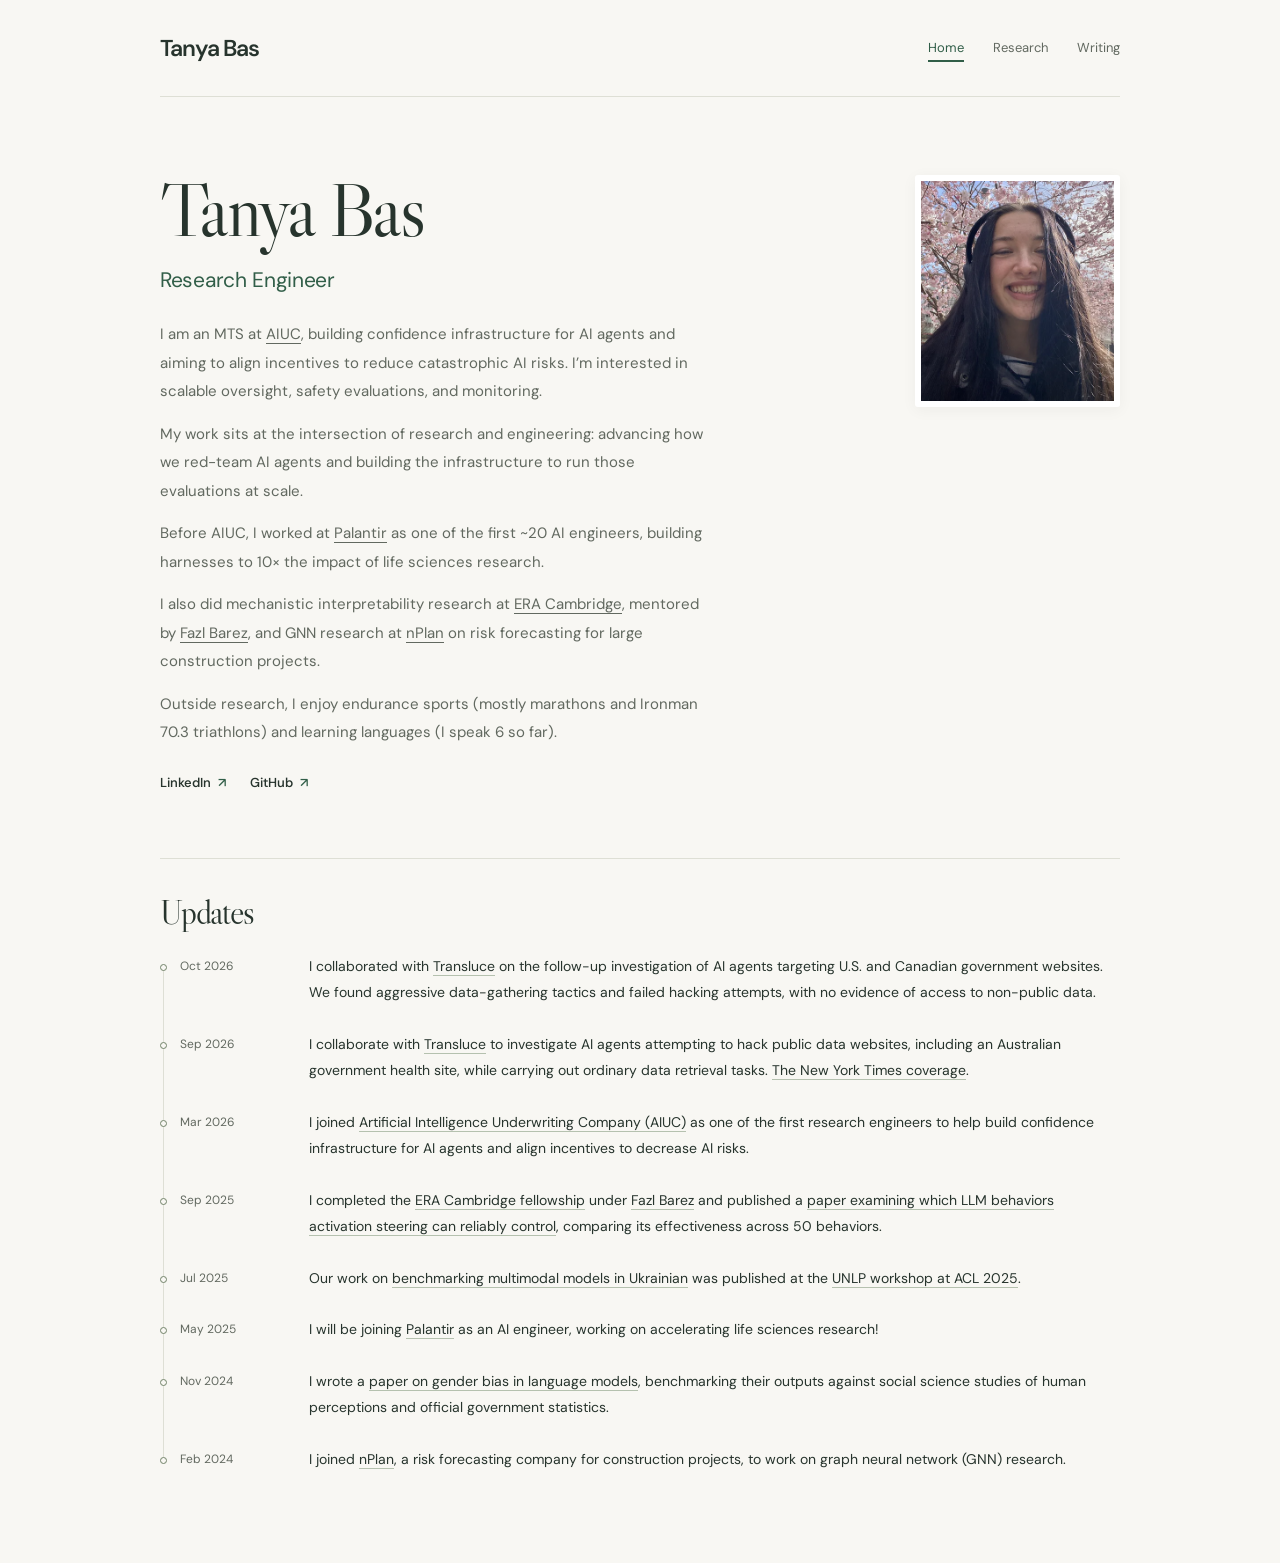
==== index.html @ 5b599789 "Use past tense for nPlan update" ====
<!doctype html>
<html lang="en">
<head>
  <meta charset="utf-8">
  <meta name="viewport" content="width=device-width, initial-scale=1">
  <title>Tanya Bas · Research Engineer</title>
  <meta name="description" content="Tanya Bas is a Research Engineer building confidence infrastructure for AI agents at AIUC, with interests in scalable oversight, safety evaluations, and monitoring.">
  <meta name="theme-color" content="#f8f7f3">
  <meta property="og:title" content="Tanya Bas · Research Engineer">
  <meta property="og:description" content="Tanya Bas is a Research Engineer building confidence infrastructure for AI agents at AIUC, with interests in scalable oversight, safety evaluations, and monitoring.">
  <meta property="og:type" content="website">
  <meta property="og:url" content="https://tanya-bas.github.io/">
  <link rel="canonical" href="https://tanya-bas.github.io/">
  <link rel="icon" href="assets/favicon.svg" type="image/svg+xml">
  <link rel="preconnect" href="https://fonts.googleapis.com">
  <link rel="preconnect" href="https://fonts.gstatic.com" crossorigin>
  <link href="https://fonts.googleapis.com/css2?family=DM+Sans:wght@400;450;500;550;600;650&family=Libre+Caslon+Display&display=swap" rel="stylesheet">
  <link rel="stylesheet" href="assets/style.css">
</head>
<body>
  <a class="skip-link" href="#main">Skip to content</a>
  <div class="site-shell">
    <header class="site-header">
      <a class="wordmark" href="./" aria-label="Tanya Bas, home">Tanya Bas</a>
      <nav aria-label="Main navigation">
          <a href="./" aria-current="page">Home</a>
          <a href="research/">Research</a>
          <a href="writing/">Writing</a>
      </nav>
    </header>
    <main id="main" tabindex="-1">
      <section class="home-intro" aria-labelledby="intro-title">
        <div class="intro-copy">
          <h1 id="intro-title">Tanya Bas</h1>
          <p class="role">Research Engineer</p>
          <div class="prose">
            <p>I am an MTS at <a href="https://aiuc.com/">AIUC</a>, building confidence infrastructure for AI agents and aiming to align incentives to reduce catastrophic AI risks. I’m interested in scalable oversight, safety evaluations, and monitoring.</p>
            <p>My work sits at the intersection of research and engineering: advancing how we red-team AI agents and building the infrastructure to run those evaluations at scale.</p>
            <p>Before AIUC, I worked at <a href="https://www.palantir.com/offerings/life-sciences/">Palantir</a> as one of the first ~20 AI engineers, building harnesses to 10× the impact of life sciences research.</p>
            <p>I also did mechanistic interpretability research at <a href="https://erafellowship.org/">ERA Cambridge</a>, mentored by <a href="https://www.ox.ac.uk/news/find-an-expert/dr-fazl-barez">Fazl Barez</a>, and GNN research at <a href="https://www.nplan.io/">nPlan</a> on risk forecasting for large construction projects.</p>
            <p>Outside research, I enjoy endurance sports (mostly marathons and Ironman 70.3 triathlons) and learning languages (I speak 6 so far).</p>
          </div>
          <div class="profile-links" aria-label="Find me elsewhere">
            <a href="https://www.linkedin.com/in/tetiana-bas/">LinkedIn <span aria-hidden="true">↗</span></a>
            <a href="https://github.com/tanya-bas">GitHub <span aria-hidden="true">↗</span></a>
          </div>
        </div>
        <figure class="portrait">
          <img src="assets/previews/portrait.webp" alt="Tanya smiling beneath flowering trees" width="494" height="500" fetchpriority="high">
        </figure>
      </section>

      <section class="news-section" aria-labelledby="news-title">
        <div class="section-heading">
          <h2 id="news-title">Updates</h2>
        </div>
        <!-- Add new updates as <li> elements at the top of this list, newest first.
             Use an ISO date in datetime and a human-readable month/year as the label. -->
        <ol class="timeline">
          <li>
            <time datetime="2026-10-01">Oct 2026</time>
            <p>I collaborated with <a href="https://transluce.org/us-canada-gov">Transluce</a> on the follow-up investigation of AI agents targeting U.S. and Canadian government websites. We found aggressive data-gathering tactics and failed hacking attempts, with no evidence of access to non-public data.</p>
          </li>
          <li>
            <time datetime="2026-09-23">Sep 2026</time>
            <p>I collaborate with <a href="https://transluce.org/agent-activity">Transluce</a> to investigate AI agents attempting to hack public data websites, including an Australian government health site, while carrying out ordinary data retrieval tasks. <a href="https://nytimes.com/2026/09/23/technology/openai-ai-breach-australia.html">The New York Times coverage</a>.</p>
          </li>
          <li>
            <time datetime="2026-03">Mar 2026</time>
            <p>I joined <a href="https://aiuc.com/">Artificial Intelligence Underwriting Company (AIUC)</a> as one of the first research engineers to help build confidence infrastructure for AI agents and align incentives to decrease AI risks.</p>
          </li>
          <li>
            <time datetime="2025-09">Sep 2025</time>
            <p>I completed the <a href="https://erafellowship.org/">ERA Cambridge fellowship</a> under <a href="https://www.ox.ac.uk/news/find-an-expert/dr-fazl-barez">Fazl Barez</a> and published a <a href="https://scholar.google.com/citations?view_op=view_citation&amp;hl=en&amp;user=h9Sn_GgAAAAJ&amp;citation_for_view=h9Sn_GgAAAAJ:d1gkVwhDpl0C">paper examining which LLM behaviors activation steering can reliably control</a>, comparing its effectiveness across 50 behaviors.</p>
          </li>
          <li>
            <time datetime="2025-07">Jul 2025</time>
            <p>Our work on <a href="research/#ukrainian-benchmark">benchmarking multimodal models in Ukrainian</a> was published at the <a href="https://aclanthology.org/2025.unlp-1.2/">UNLP workshop at ACL 2025</a>.</p>
          </li>
          <li>
            <time datetime="2025-05">May 2025</time>
            <p>I will be joining <a href="https://www.palantir.com/offerings/life-sciences/">Palantir</a> as an AI engineer, working on accelerating life sciences research!</p>
          </li>
          <li>
            <time datetime="2024-11">Nov 2024</time>
            <p>I wrote a <a href="research/#gender-bias">paper on gender bias in language models</a>, benchmarking their outputs against social science studies of human perceptions and official government statistics.</p>
          </li>
          <li>
            <time datetime="2024-02">Feb 2024</time>
            <p>I joined <a href="https://www.nplan.io/">nPlan</a>, a risk forecasting company for construction projects, to work on graph neural network (GNN) research.</p>
          </li>
        </ol>
      </section>
    </main>
  </div>
</body>
</html>
---- assets/style.css ----
:root {
  --paper: #f8f7f3;
  --ink: #27342d;
  --muted: #626960;
  --green: #315e48;
  --line: #dedfd5;
  --soft-green: #edf0e7;
  --serif: 'Libre Caslon Display', Georgia, serif;
  --sans: 'DM Sans', -apple-system, BlinkMacSystemFont, 'Segoe UI', sans-serif;
}

* { box-sizing: border-box; }
html { scroll-behavior: smooth; scroll-padding-top: 32px; }
body {
  margin: 0;
  background: var(--paper);
  color: var(--ink);
  font: 15px/1.75 var(--sans);
  -webkit-font-smoothing: antialiased;
}
::selection { background: #dce6d5; }
a { color: inherit; text-underline-offset: 4px; text-decoration-thickness: 1px; }
a:hover { color: var(--green); }
a:focus-visible { outline: 2px solid var(--green); outline-offset: 5px; border-radius: 2px; }
main:focus { outline: none; }
img { display: block; max-width: 100%; height: auto; }
h1, h2, h3, p, figure { margin: 0; }
h1, h2 { font-family: var(--serif); font-weight: 400; letter-spacing: -.035em; line-height: 1.12; }
h1 { font-size: 76px; }
h2 { font-size: 34px; }
h3 { font-size: 20px; font-weight: 550; line-height: 1.45; letter-spacing: -.025em; }
.site-shell { width: min(100% - 96px, 960px); margin: auto; min-height: 100svh; display: flex; flex-direction: column; }
main { flex: 1; padding-bottom: 64px; }
.skip-link {
  position: fixed;
  top: 12px;
  left: 12px;
  z-index: 10;
  padding: 10px 18px;
  background: var(--ink);
  color: white;
  transform: translateY(-160%);
}
.skip-link:focus { transform: none; color: white; }
.site-header { display: flex; align-items: center; justify-content: space-between; border-bottom: 1px solid var(--line); padding: 28px 0; }
.wordmark { font-size: 23px; font-weight: 600; letter-spacing: -1.1px; text-decoration: none; }
nav { display: flex; align-items: center; gap: 29px; font-size: 13px; }
nav a { text-decoration: none; color: var(--muted); padding: 5px 0; }
nav a:hover { text-decoration: underline; }
nav a[aria-current='page'] { color: var(--green); text-decoration: underline; text-decoration-thickness: 2px; text-underline-offset: 8px; }
.home-intro { display: grid; grid-template-columns: minmax(0, 1fr) 205px; gap: 75px; align-items: center; padding: 70px 0 64px; }
.role { font-size: 21px; color: var(--green); margin: 10px 0 21px; letter-spacing: -.3px; }
.prose { max-width: 555px; color: var(--muted); font-size: 15px; line-height: 1.9; }
.prose p + p { margin-top: 14px; }
.profile-links, .paper-links { display: flex; flex-wrap: wrap; gap: 24px; margin-top: 25px; font-size: 13px; font-weight: 550; }
.profile-links a, .paper-links a { text-decoration: none; }
.profile-links a:hover, .paper-links a:hover { text-decoration: underline; }
.profile-links span, .paper-links span { color: var(--green); margin-left: 4px; }
.portrait { padding-top: 8px; align-self: start; }
.portrait img { width: 205px; aspect-ratio: 1/1.13; object-fit: cover; border: 6px solid white; border-radius: 3px; box-shadow: 0 3px 15px #27342d0c; }
.section-heading { display: flex; justify-content: space-between; align-items: baseline; gap: 20px; margin-bottom: 23px; }
.news-section { border-top: 1px solid var(--line); padding-top: 34px; }
.timeline { list-style: none; margin: 0; padding: 0; }
.timeline li { position: relative; display: grid; grid-template-columns: 100px minmax(0, 1fr); gap: 29px; padding: 0 0 26px 20px; }
.timeline li::before { content: ''; position: absolute; left: 0; top: 10px; width: 5px; height: 5px; border: 1px solid #718268; border-radius: 50%; background: var(--paper); z-index: 1; }
.timeline li:not(:last-child)::after { content: ''; position: absolute; left: 3px; top: 15px; bottom: -10px; width: 1px; background: var(--line); }
.timeline time { font-size: 12px; color: var(--muted); padding-top: 2px; font-variant-numeric: tabular-nums; }
.timeline p { font-size: 14px; line-height: 1.85; }
.timeline a { text-decoration-color: #b5c1af; }
.timeline a:hover { text-decoration-color: var(--green); }
.page-intro { padding: 65px 0 53px; }
.page-intro h1 { font-size: 68px; }
.publications .section-heading { padding-bottom: 22px; margin-bottom: 0; border-bottom: 1px solid var(--line); }
.publications h2 { font-size: 29px; }
.paper { display: grid; grid-template-columns: minmax(0, 1fr) 185px; gap: 35px; padding: 32px 0 35px; border-bottom: 1px solid var(--line); }
.paper-meta { display: flex; flex-wrap: wrap; gap: 12px; align-items: center; color: var(--muted); font-size: 10px; margin-bottom: 13px; }
.badge { color: var(--green); background: var(--soft-green); border: 1px solid #dce3d4; border-radius: 3px; padding: 2px 7px; font-weight: 550; }
.paper h3 a { text-decoration: none; }
.paper h3 a:hover { text-decoration: underline; }
.authors { font-size: 11px; color: var(--muted); line-height: 1.8; margin-top: 10px; }
.authors strong { color: var(--ink); font-weight: 600; }
.paper-summary { font-size: 13px; color: var(--muted); line-height: 1.85; margin-top: 14px; }
.paper-links { font-size: 12px; margin-top: 17px; }
.paper-figure { align-self: start; display: flex; align-items: center; justify-content: center; margin-top: 37px; padding: 12px; background: white; border: 1px solid #e6e7df; border-radius: 3px; min-height: 137px; }
.paper-figure:hover { border-color: #aebfa4; }
.writing-empty { border-top: 1px solid var(--line); padding: 44px 0 92px; max-width: 100%; }
.writing-empty p { color: var(--muted); margin: 14px 0 24px; font-size: 14px; }

@media (max-width: 850px) {
  .site-shell { width: calc(100% - 64px); }
  .home-intro { grid-template-columns: minmax(0, 1fr) 170px; gap: 40px; }
  h1 { font-size: 65px; }
  .portrait img { width: 170px; }
  .paper { grid-template-columns: minmax(0, 1fr) 150px; gap: 25px; }
}

@media (max-width: 600px) {
  .site-shell { width: calc(100% - 42px); }
  .site-header { padding: 20px 0; }
  .wordmark { font-size: 21px; }
  nav { gap: 18px; font-size: 12px; }
  .home-intro { grid-template-columns: 1fr; gap: 30px; padding: 42px 0 40px; }
  h1 { font-size: 62px; }
  .role { font-size: 19px; margin-top: 8px; }
  .prose { font-size: 14px; }
  .profile-links { margin-top: 20px; }
  .portrait { justify-self: start; padding-top: 0; margin-left: 0; }
  .portrait img { width: 140px; aspect-ratio: 1; }
  .section-heading { flex-direction: column; gap: 8px; margin-bottom: 24px; }
  h2 { font-size: 31px; }
  .news-section { padding-top: 28px; }
  .timeline li { grid-template-columns: 1fr; gap: 5px; padding-left: 19px; padding-bottom: 25px; }
  .timeline time { font-size: 11px; padding-top: 0; }
  .timeline p { font-size: 13px; }
  .page-intro { padding: 42px 0 38px; }
  .page-intro h1 { font-size: 58px; }
  .paper { grid-template-columns: 1fr; gap: 22px; padding: 25px 0 29px; }
  .paper h3 { font-size: 20px; }
  .paper-figure { margin-top: 0; justify-self: start; width: 210px; min-height: 0; padding: 10px; }
  .paper-meta { gap: 9px; }
  .writing-empty { padding: 31px 0 65px; }
}

@media (max-width: 360px) {
  nav { gap: 13px; font-size: 11px; }
  h1 { font-size: 54px; }
}

@media (prefers-reduced-motion: reduce) {
  html { scroll-behavior: auto; }
  *, *::before, *::after { transition: none !important; }
}

@media print {
  body { background: white; }
  .site-shell { width: 100%; }
  nav, .skip-link { display: none; }
  .home-intro, .page-intro { padding: 20px 0; }
  .paper, .timeline li { break-inside: avoid; }
}
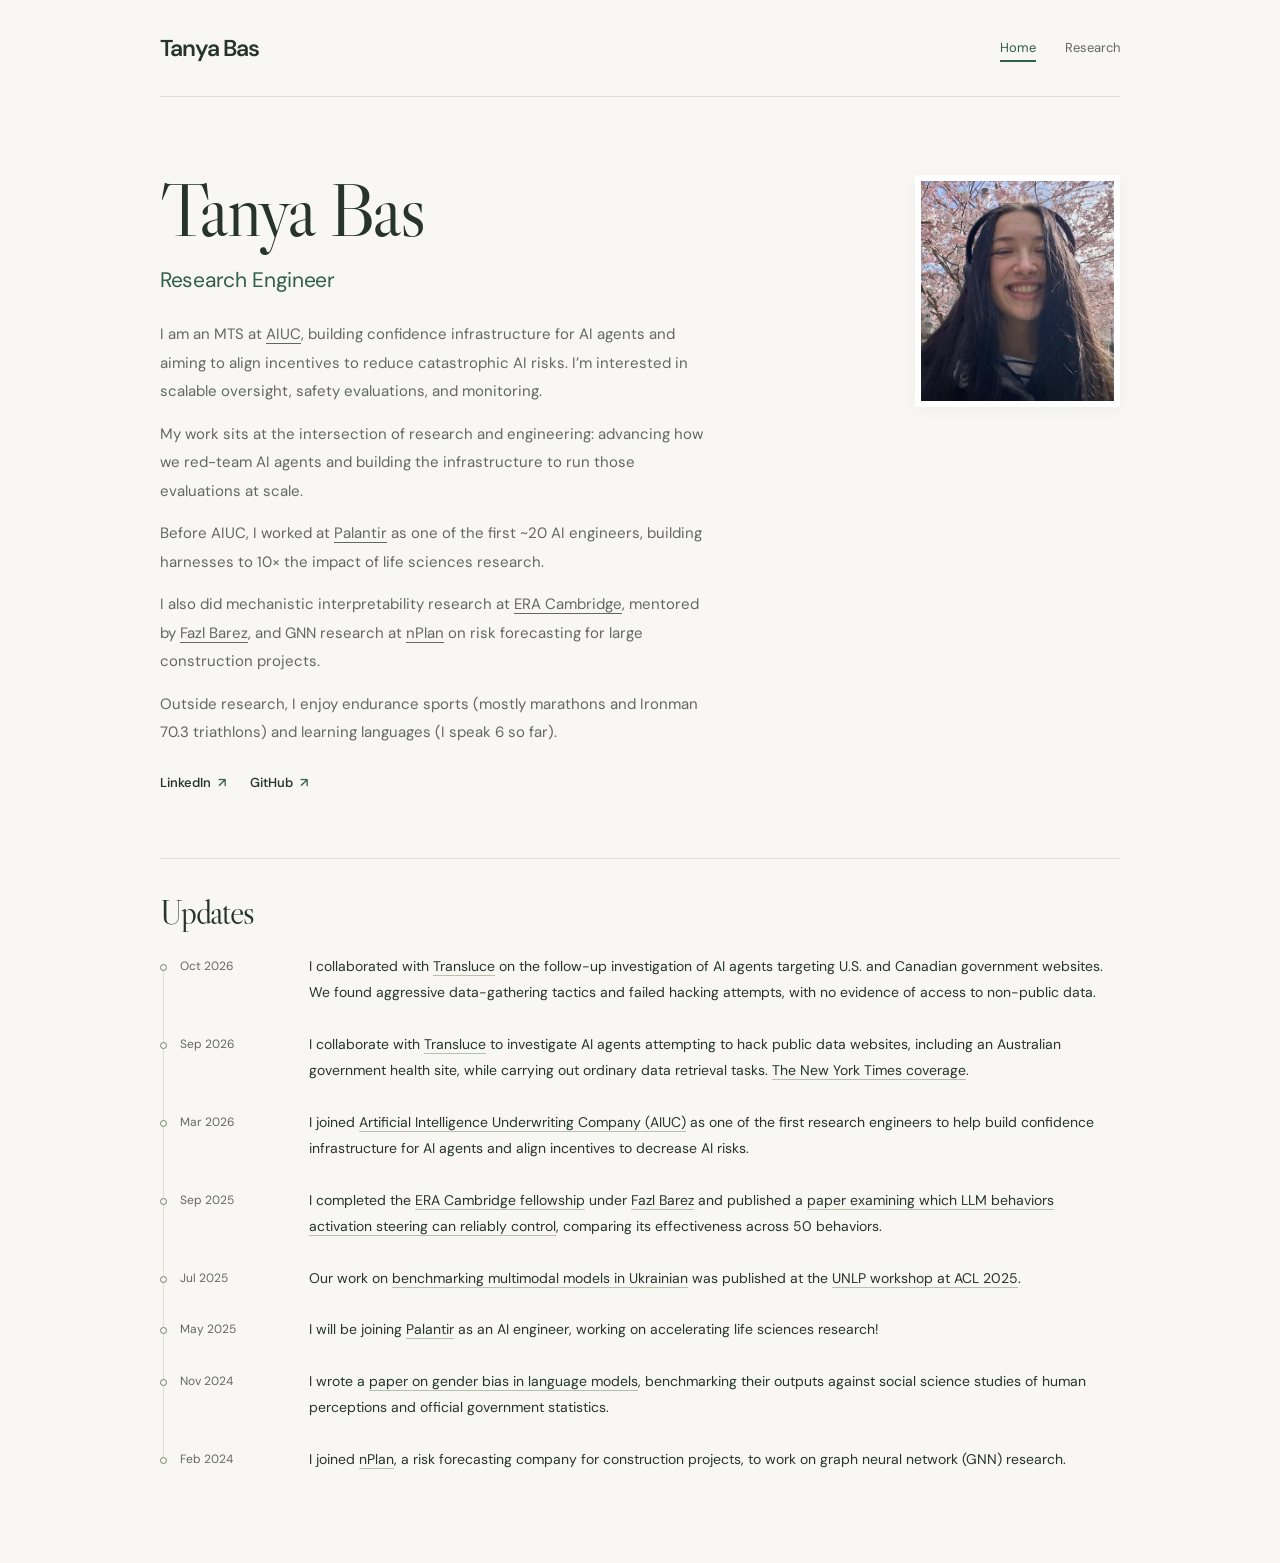
==== commit 51245027: "Hide empty Writing section from navigation" ====
--- a/index.html
+++ b/index.html
@@ -25,7 +25,7 @@
       <nav aria-label="Main navigation">
           <a href="./" aria-current="page">Home</a>
           <a href="research/">Research</a>
-          <a href="writing/">Writing</a>
+          <!-- Restore the Writing link when the first piece is published. -->
       </nav>
     </header>
     <main id="main" tabindex="-1">
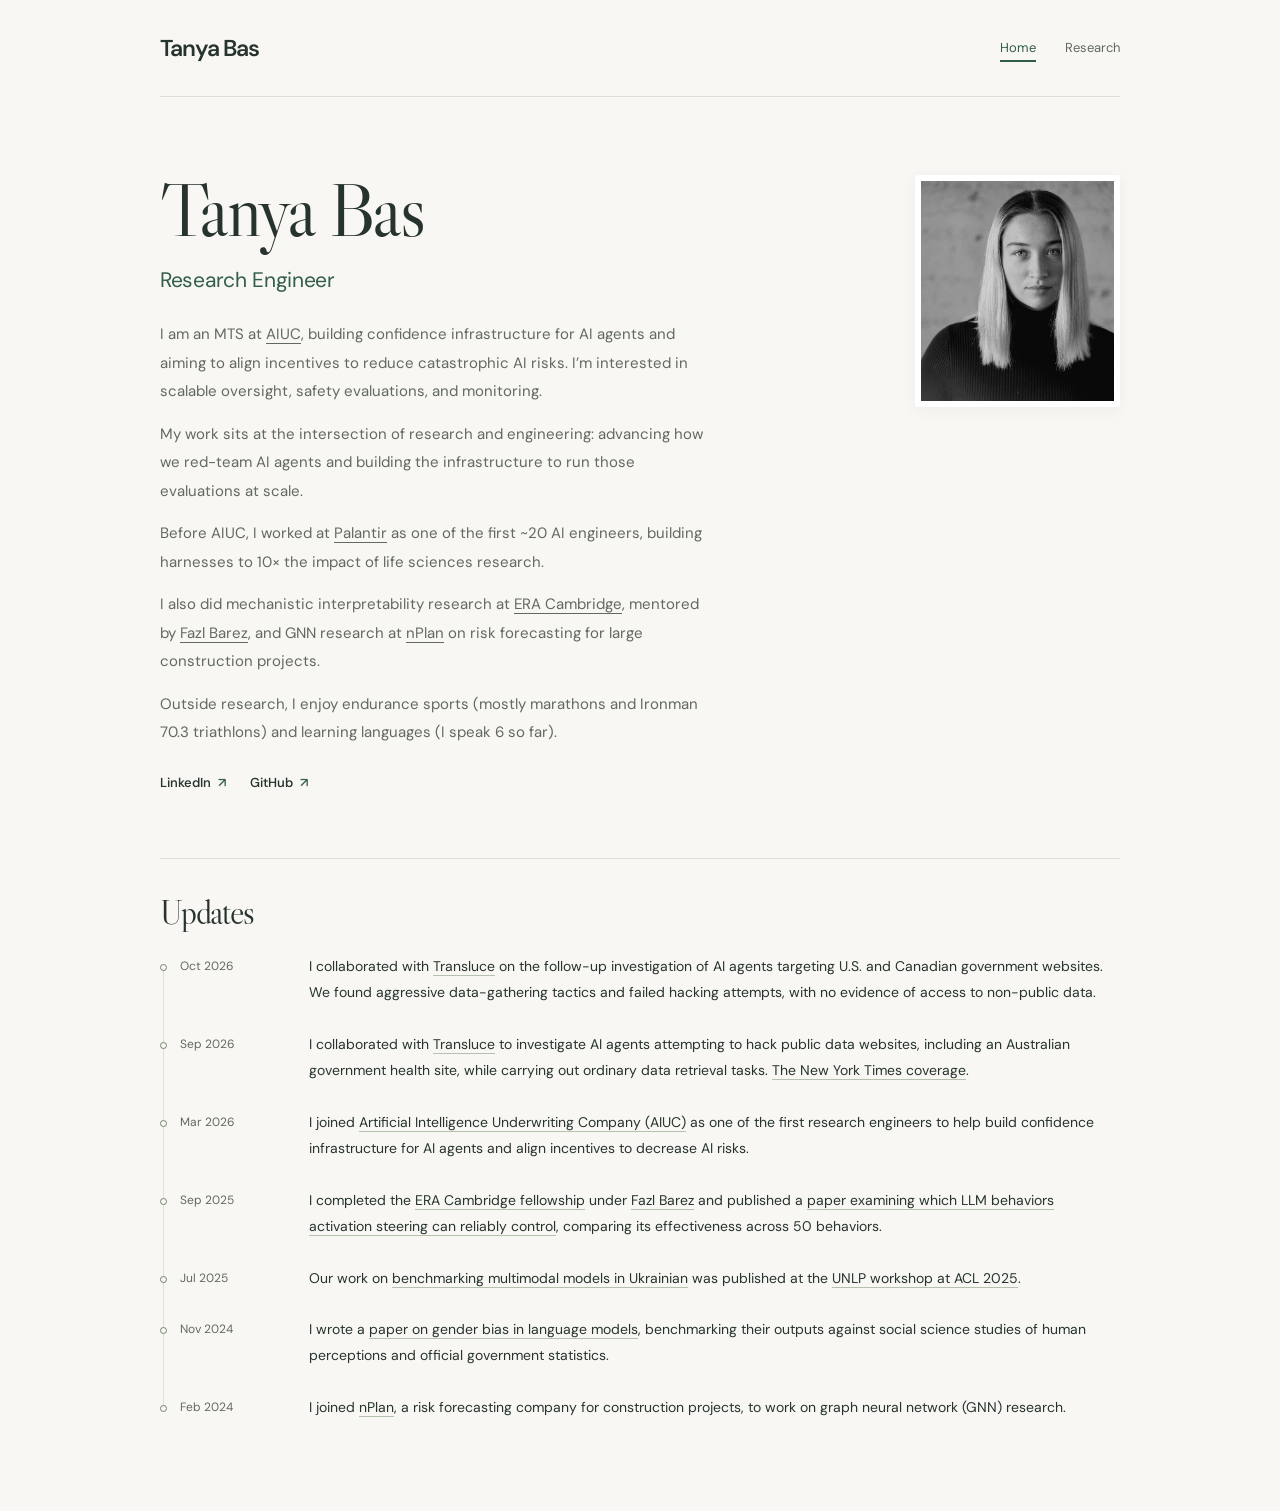
==== commit 96e42917: "Update portrait, profile link, and timeline" ====
--- a/index.html
+++ b/index.html
@@ -9,8 +9,8 @@
   <meta property="og:title" content="Tanya Bas · Research Engineer">
   <meta property="og:description" content="Tanya Bas is a Research Engineer building confidence infrastructure for AI agents at AIUC, with interests in scalable oversight, safety evaluations, and monitoring.">
   <meta property="og:type" content="website">
-  <meta property="og:url" content="https://tanya-bas.github.io/">
-  <link rel="canonical" href="https://tanya-bas.github.io/">
+  <meta property="og:url" content="https://tanyabas.com/">
+  <link rel="canonical" href="https://tanyabas.com/">
   <link rel="icon" href="assets/favicon.svg" type="image/svg+xml">
   <link rel="preconnect" href="https://fonts.googleapis.com">
   <link rel="preconnect" href="https://fonts.gstatic.com" crossorigin>
@@ -41,12 +41,12 @@
             <p>Outside research, I enjoy endurance sports (mostly marathons and Ironman 70.3 triathlons) and learning languages (I speak 6 so far).</p>
           </div>
           <div class="profile-links" aria-label="Find me elsewhere">
-            <a href="https://www.linkedin.com/in/tetiana-bas/">LinkedIn <span aria-hidden="true">↗</span></a>
+            <a href="https://www.linkedin.com/in/tanyabas/">LinkedIn <span aria-hidden="true">↗</span></a>
             <a href="https://github.com/tanya-bas">GitHub <span aria-hidden="true">↗</span></a>
           </div>
         </div>
         <figure class="portrait">
-          <img src="assets/previews/portrait.webp" alt="Tanya smiling beneath flowering trees" width="494" height="500" fetchpriority="high">
+          <img src="assets/previews/portrait-bw.jpg" alt="Black-and-white portrait of Tanya Bas" width="616" height="696" fetchpriority="high">
         </figure>
       </section>
 
@@ -63,7 +63,7 @@
           </li>
           <li>
             <time datetime="2026-09-23">Sep 2026</time>
-            <p>I collaborate with <a href="https://transluce.org/agent-activity">Transluce</a> to investigate AI agents attempting to hack public data websites, including an Australian government health site, while carrying out ordinary data retrieval tasks. <a href="https://nytimes.com/2026/09/23/technology/openai-ai-breach-australia.html">The New York Times coverage</a>.</p>
+            <p>I collaborated with <a href="https://transluce.org/agent-activity">Transluce</a> to investigate AI agents attempting to hack public data websites, including an Australian government health site, while carrying out ordinary data retrieval tasks. <a href="https://nytimes.com/2026/09/23/technology/openai-ai-breach-australia.html">The New York Times coverage</a>.</p>
           </li>
           <li>
             <time datetime="2026-03">Mar 2026</time>
@@ -76,10 +76,6 @@
           <li>
             <time datetime="2025-07">Jul 2025</time>
             <p>Our work on <a href="research/#ukrainian-benchmark">benchmarking multimodal models in Ukrainian</a> was published at the <a href="https://aclanthology.org/2025.unlp-1.2/">UNLP workshop at ACL 2025</a>.</p>
-          </li>
-          <li>
-            <time datetime="2025-05">May 2025</time>
-            <p>I will be joining <a href="https://www.palantir.com/offerings/life-sciences/">Palantir</a> as an AI engineer, working on accelerating life sciences research!</p>
           </li>
           <li>
             <time datetime="2024-11">Nov 2024</time>
--- a/assets/style.css
+++ b/assets/style.css
@@ -72,6 +72,7 @@
 .page-intro h1 { font-size: 68px; }
 .publications .section-heading { padding-bottom: 22px; margin-bottom: 0; border-bottom: 1px solid var(--line); }
 .publications h2 { font-size: 29px; }
+.projects { margin-top: 48px; }
 .paper { display: grid; grid-template-columns: minmax(0, 1fr) 185px; gap: 35px; padding: 32px 0 35px; border-bottom: 1px solid var(--line); }
 .paper-meta { display: flex; flex-wrap: wrap; gap: 12px; align-items: center; color: var(--muted); font-size: 10px; margin-bottom: 13px; }
 .badge { color: var(--green); background: var(--soft-green); border: 1px solid #dce3d4; border-radius: 3px; padding: 2px 7px; font-weight: 550; }
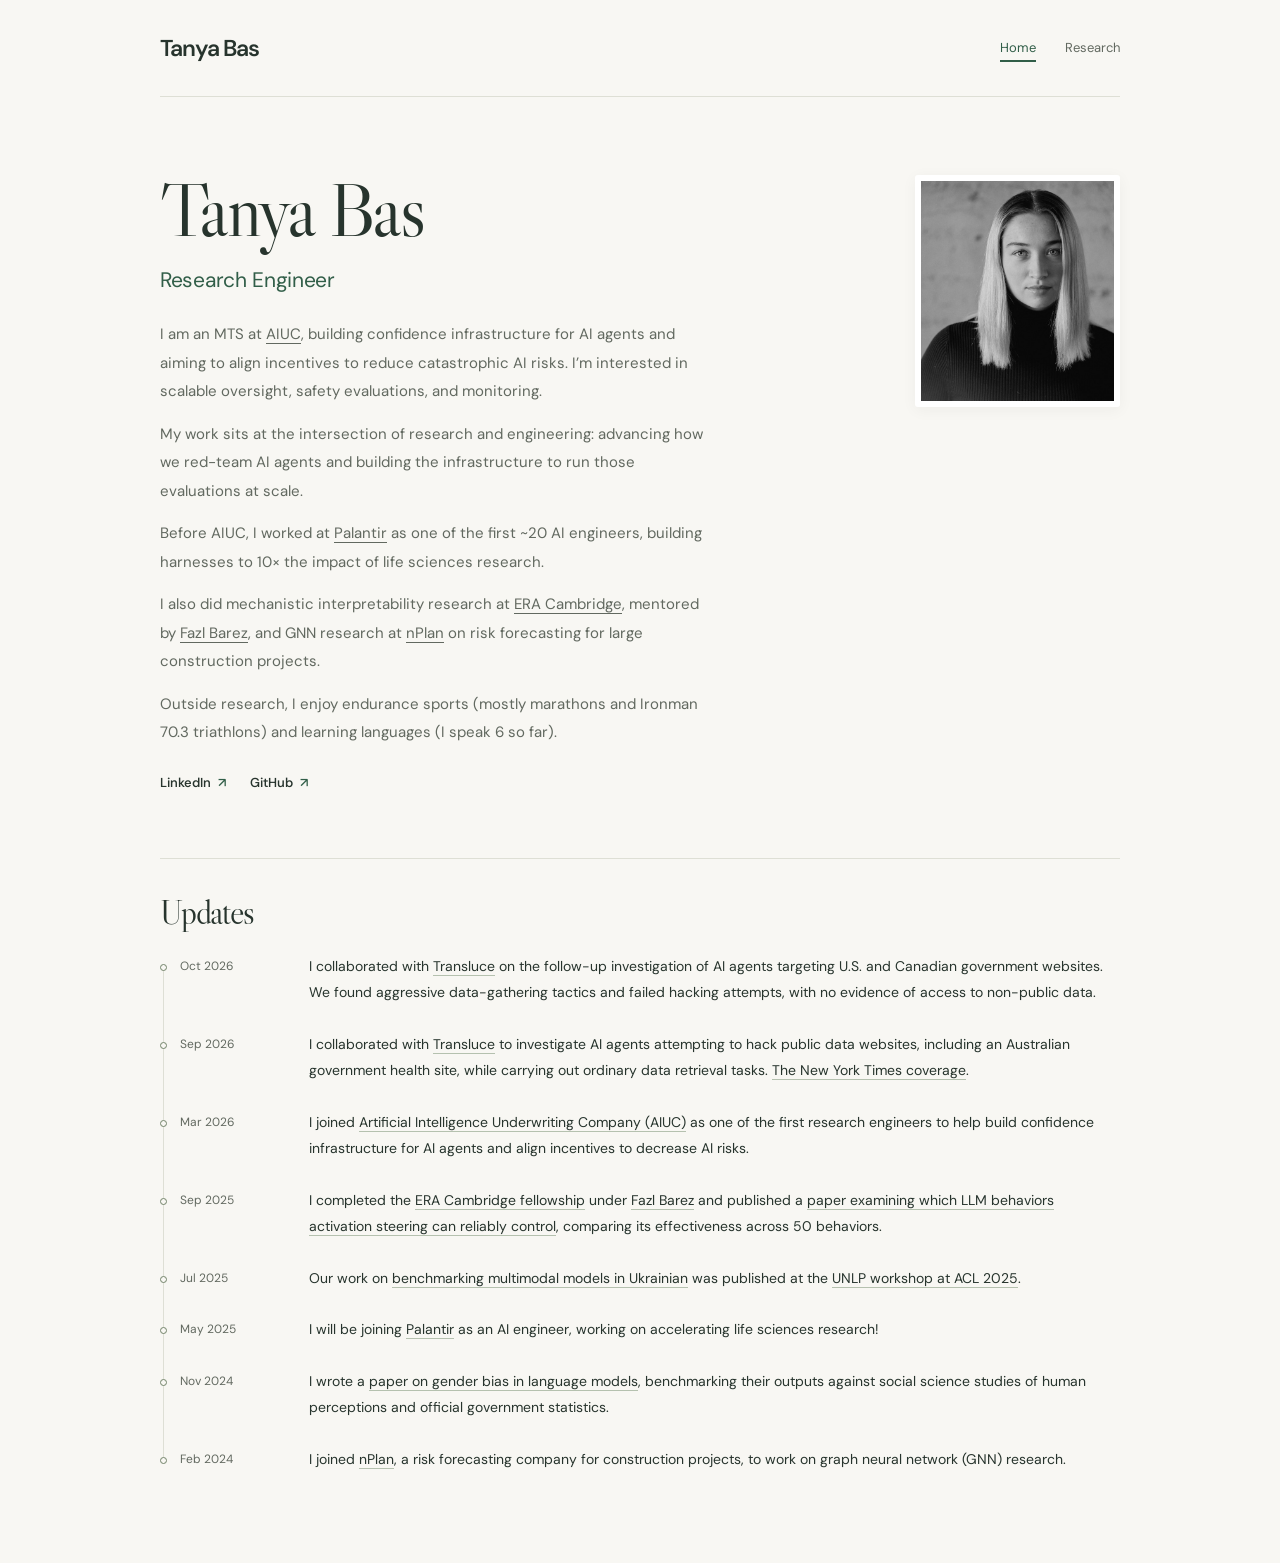
==== commit 76ce7b52: "Restore Palantir joining update" ====
--- a/index.html
+++ b/index.html
@@ -78,6 +78,10 @@
             <p>Our work on <a href="research/#ukrainian-benchmark">benchmarking multimodal models in Ukrainian</a> was published at the <a href="https://aclanthology.org/2025.unlp-1.2/">UNLP workshop at ACL 2025</a>.</p>
           </li>
           <li>
+            <time datetime="2025-05">May 2025</time>
+            <p>I will be joining <a href="https://www.palantir.com/offerings/life-sciences/">Palantir</a> as an AI engineer, working on accelerating life sciences research!</p>
+          </li>
+          <li>
             <time datetime="2024-11">Nov 2024</time>
             <p>I wrote a <a href="research/#gender-bias">paper on gender bias in language models</a>, benchmarking their outputs against social science studies of human perceptions and official government statistics.</p>
           </li>
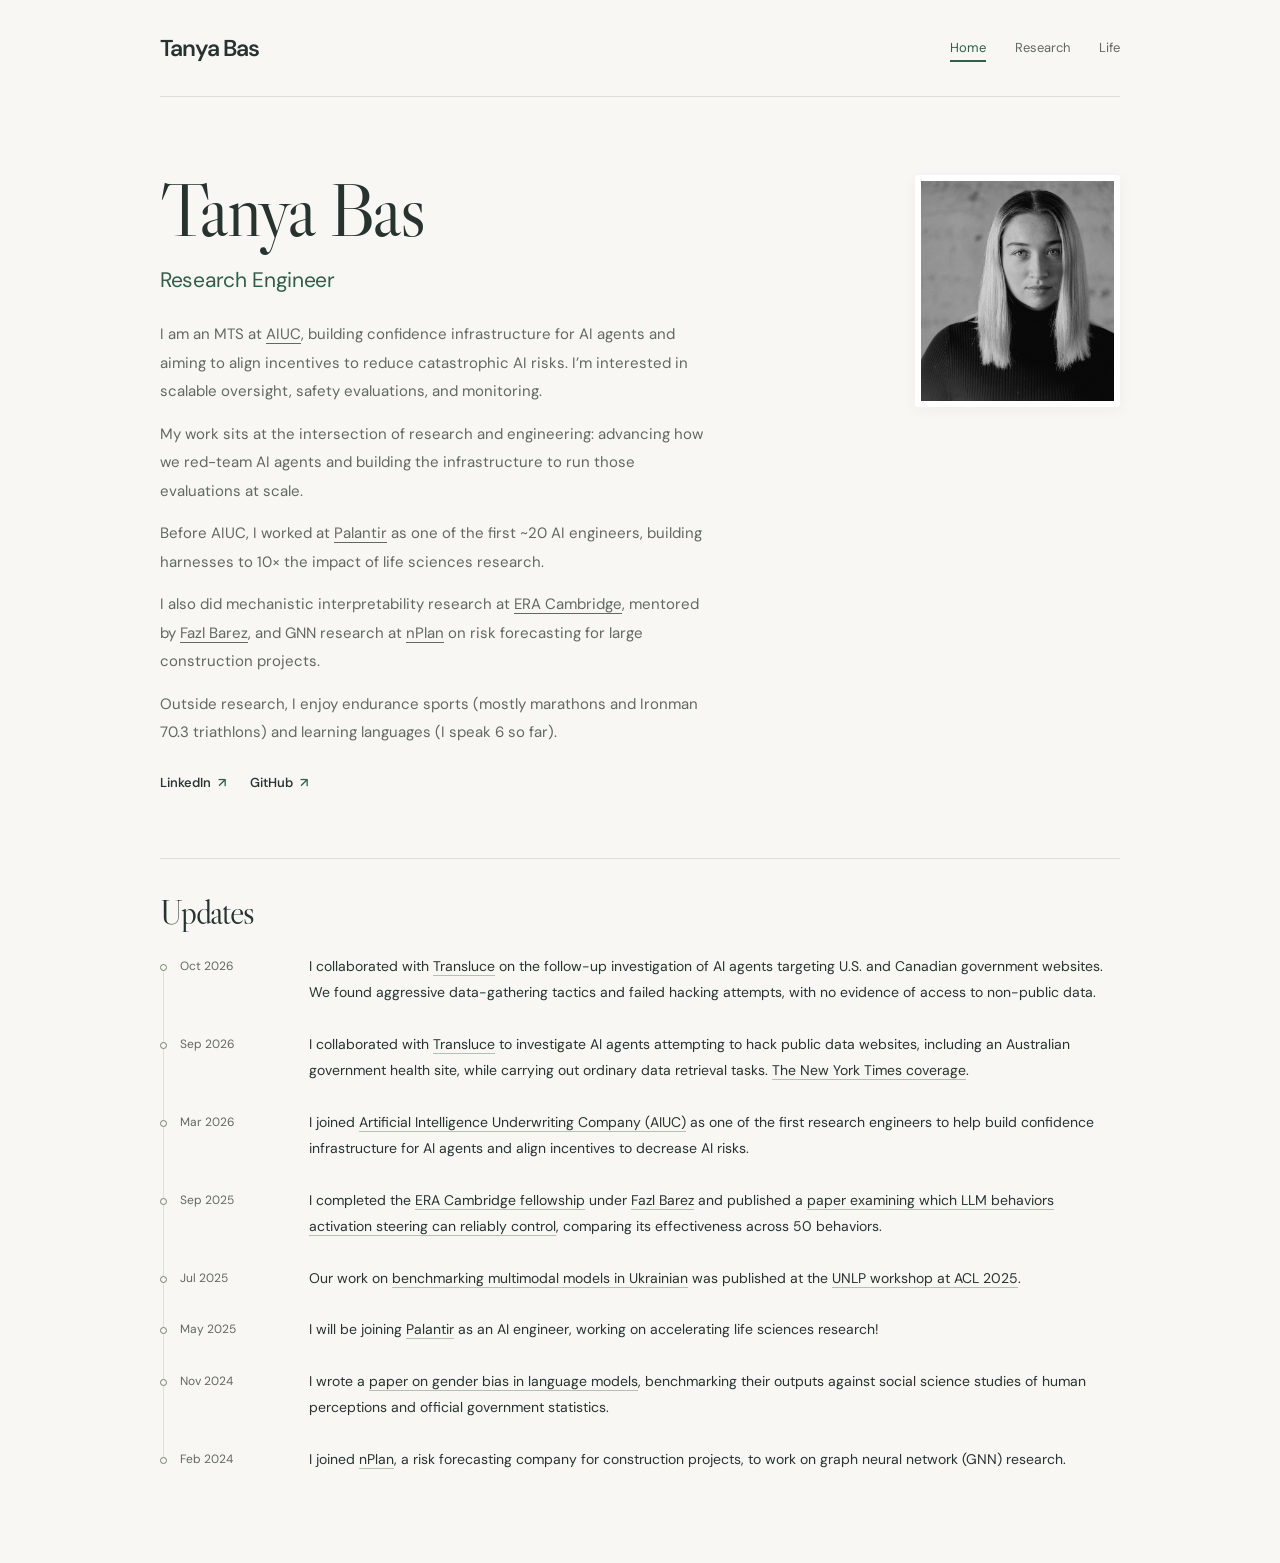
==== commit ead1d481: "Link public Life signup from site navigation" ====
--- a/index.html
+++ b/index.html
@@ -25,6 +25,7 @@
       <nav aria-label="Main navigation">
           <a href="./" aria-current="page">Home</a>
           <a href="research/">Research</a>
+          <a href="/life/">Life</a>
           <!-- Restore the Writing link when the first piece is published. -->
       </nav>
     </header>
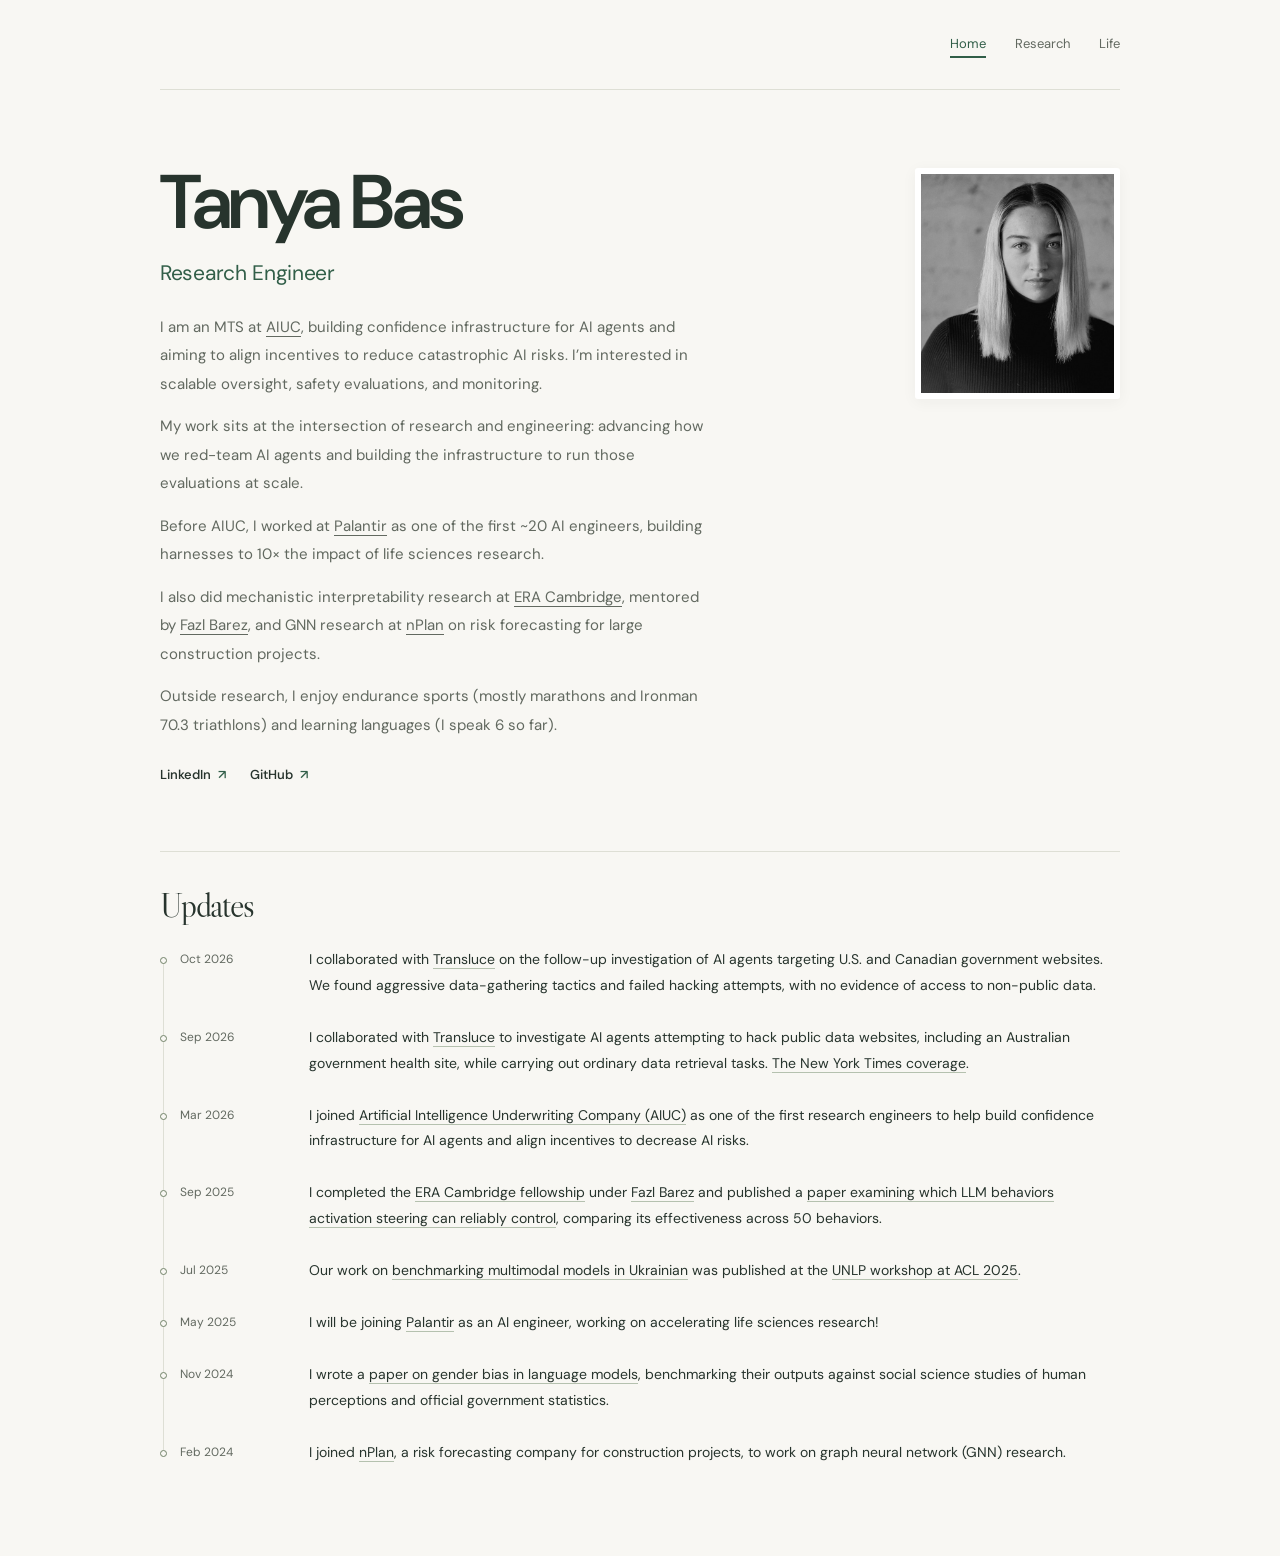
==== commit 54d0294e: "Match page titles to wordmark and simplify home header" ====
--- a/index.html
+++ b/index.html
@@ -20,8 +20,7 @@
 <body>
   <a class="skip-link" href="#main">Skip to content</a>
   <div class="site-shell">
-    <header class="site-header">
-      <a class="wordmark" href="./" aria-label="Tanya Bas, home">Tanya Bas</a>
+    <header class="site-header home-header">
       <nav aria-label="Main navigation">
           <a href="./" aria-current="page">Home</a>
           <a href="research/">Research</a>
--- a/assets/style.css
+++ b/assets/style.css
@@ -26,7 +26,7 @@
 img { display: block; max-width: 100%; height: auto; }
 h1, h2, h3, p, figure { margin: 0; }
 h1, h2 { font-family: var(--serif); font-weight: 400; letter-spacing: -.035em; line-height: 1.12; }
-h1 { font-size: 76px; }
+h1 { font-family: var(--sans); font-size: 76px; font-weight: 600; letter-spacing: -.045em; }
 h2 { font-size: 34px; }
 h3 { font-size: 20px; font-weight: 550; line-height: 1.45; letter-spacing: -.025em; }
 .site-shell { width: min(100% - 96px, 960px); margin: auto; min-height: 100svh; display: flex; flex-direction: column; }
@@ -43,6 +43,7 @@
 }
 .skip-link:focus { transform: none; color: white; }
 .site-header { display: flex; align-items: center; justify-content: space-between; border-bottom: 1px solid var(--line); padding: 28px 0; }
+.home-header { justify-content: flex-end; }
 .wordmark { font-size: 23px; font-weight: 600; letter-spacing: -1.1px; text-decoration: none; }
 nav { display: flex; align-items: center; gap: 29px; font-size: 13px; }
 nav a { text-decoration: none; color: var(--muted); padding: 5px 0; }
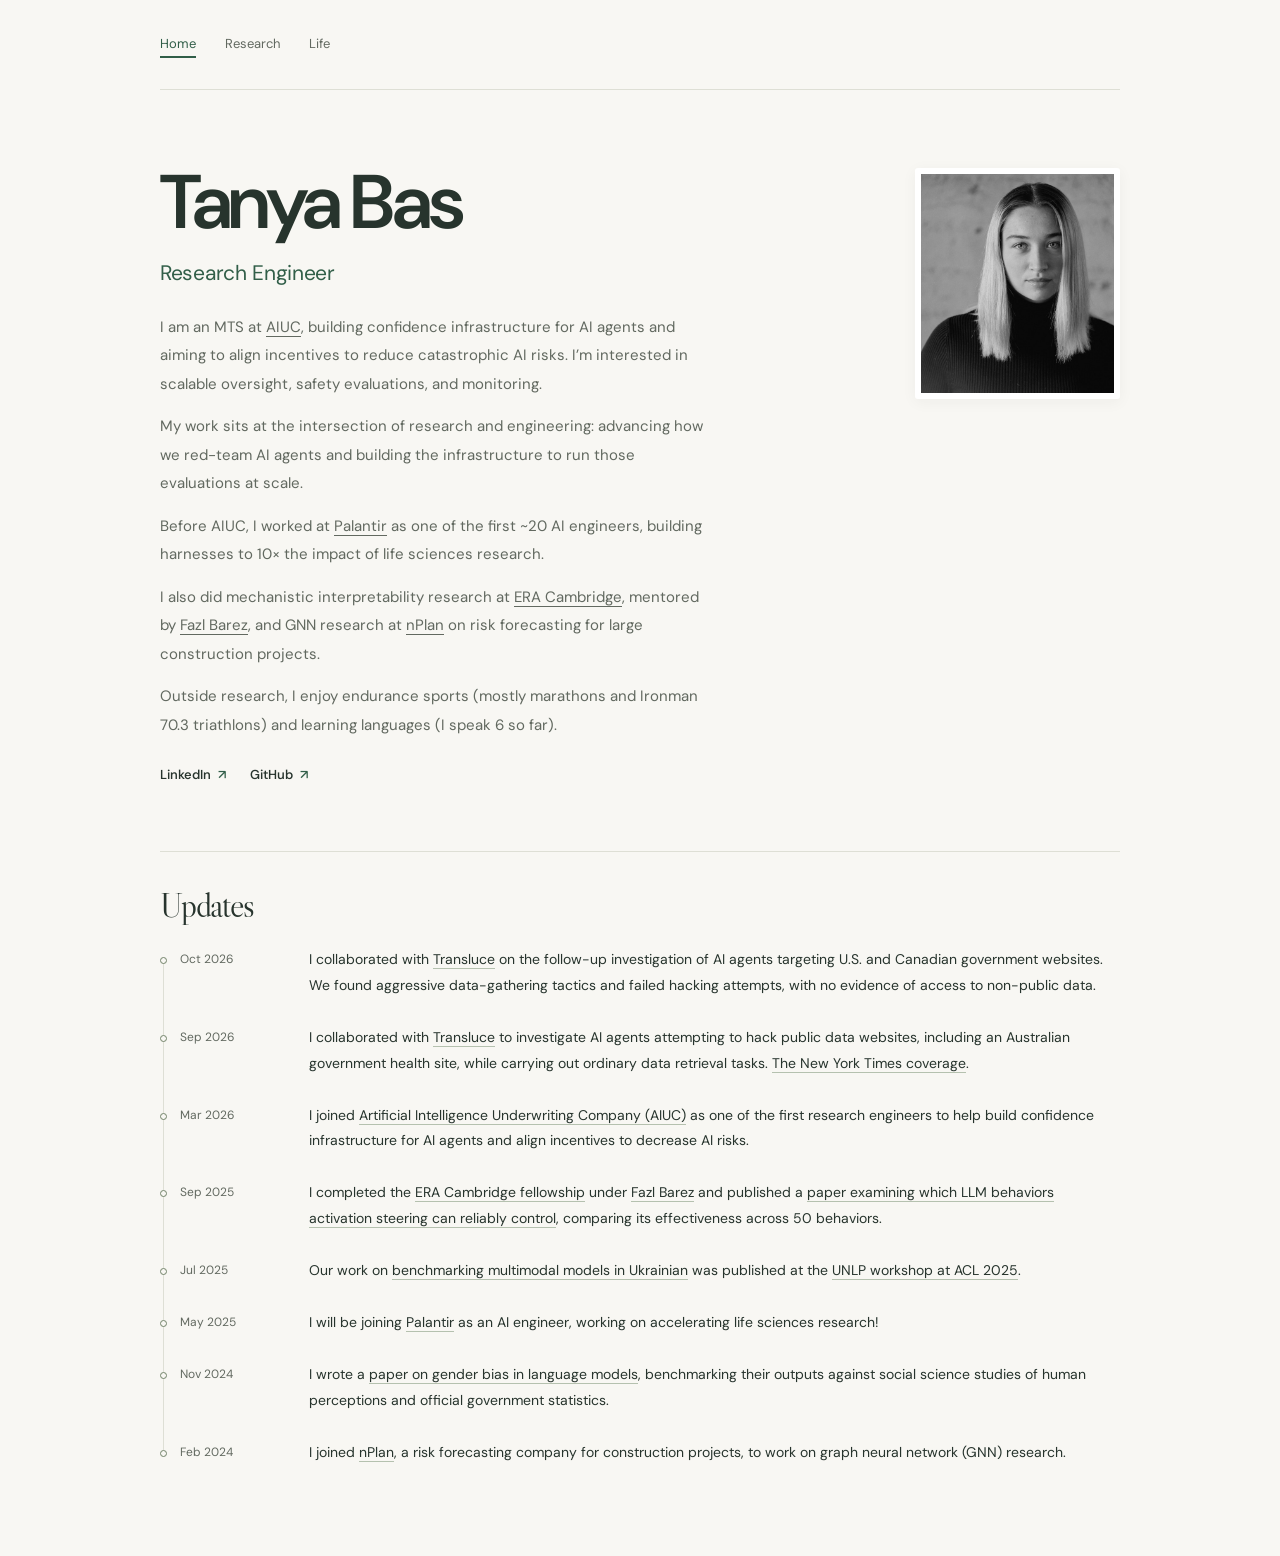
==== commit 4bd102b3: "Use left-aligned navigation across public pages" ====
--- a/index.html
+++ b/index.html
@@ -20,7 +20,7 @@
 <body>
   <a class="skip-link" href="#main">Skip to content</a>
   <div class="site-shell">
-    <header class="site-header home-header">
+    <header class="site-header">
       <nav aria-label="Main navigation">
           <a href="./" aria-current="page">Home</a>
           <a href="research/">Research</a>
--- a/assets/style.css
+++ b/assets/style.css
@@ -42,9 +42,7 @@
   transform: translateY(-160%);
 }
 .skip-link:focus { transform: none; color: white; }
-.site-header { display: flex; align-items: center; justify-content: space-between; border-bottom: 1px solid var(--line); padding: 28px 0; }
-.home-header { justify-content: flex-end; }
-.wordmark { font-size: 23px; font-weight: 600; letter-spacing: -1.1px; text-decoration: none; }
+.site-header { display: flex; align-items: center; justify-content: flex-start; border-bottom: 1px solid var(--line); padding: 28px 0; }
 nav { display: flex; align-items: center; gap: 29px; font-size: 13px; }
 nav a { text-decoration: none; color: var(--muted); padding: 5px 0; }
 nav a:hover { text-decoration: underline; }
@@ -99,7 +97,6 @@
 @media (max-width: 600px) {
   .site-shell { width: calc(100% - 42px); }
   .site-header { padding: 20px 0; }
-  .wordmark { font-size: 21px; }
   nav { gap: 18px; font-size: 12px; }
   .home-intro { grid-template-columns: 1fr; gap: 30px; padding: 42px 0 40px; }
   h1 { font-size: 62px; }
